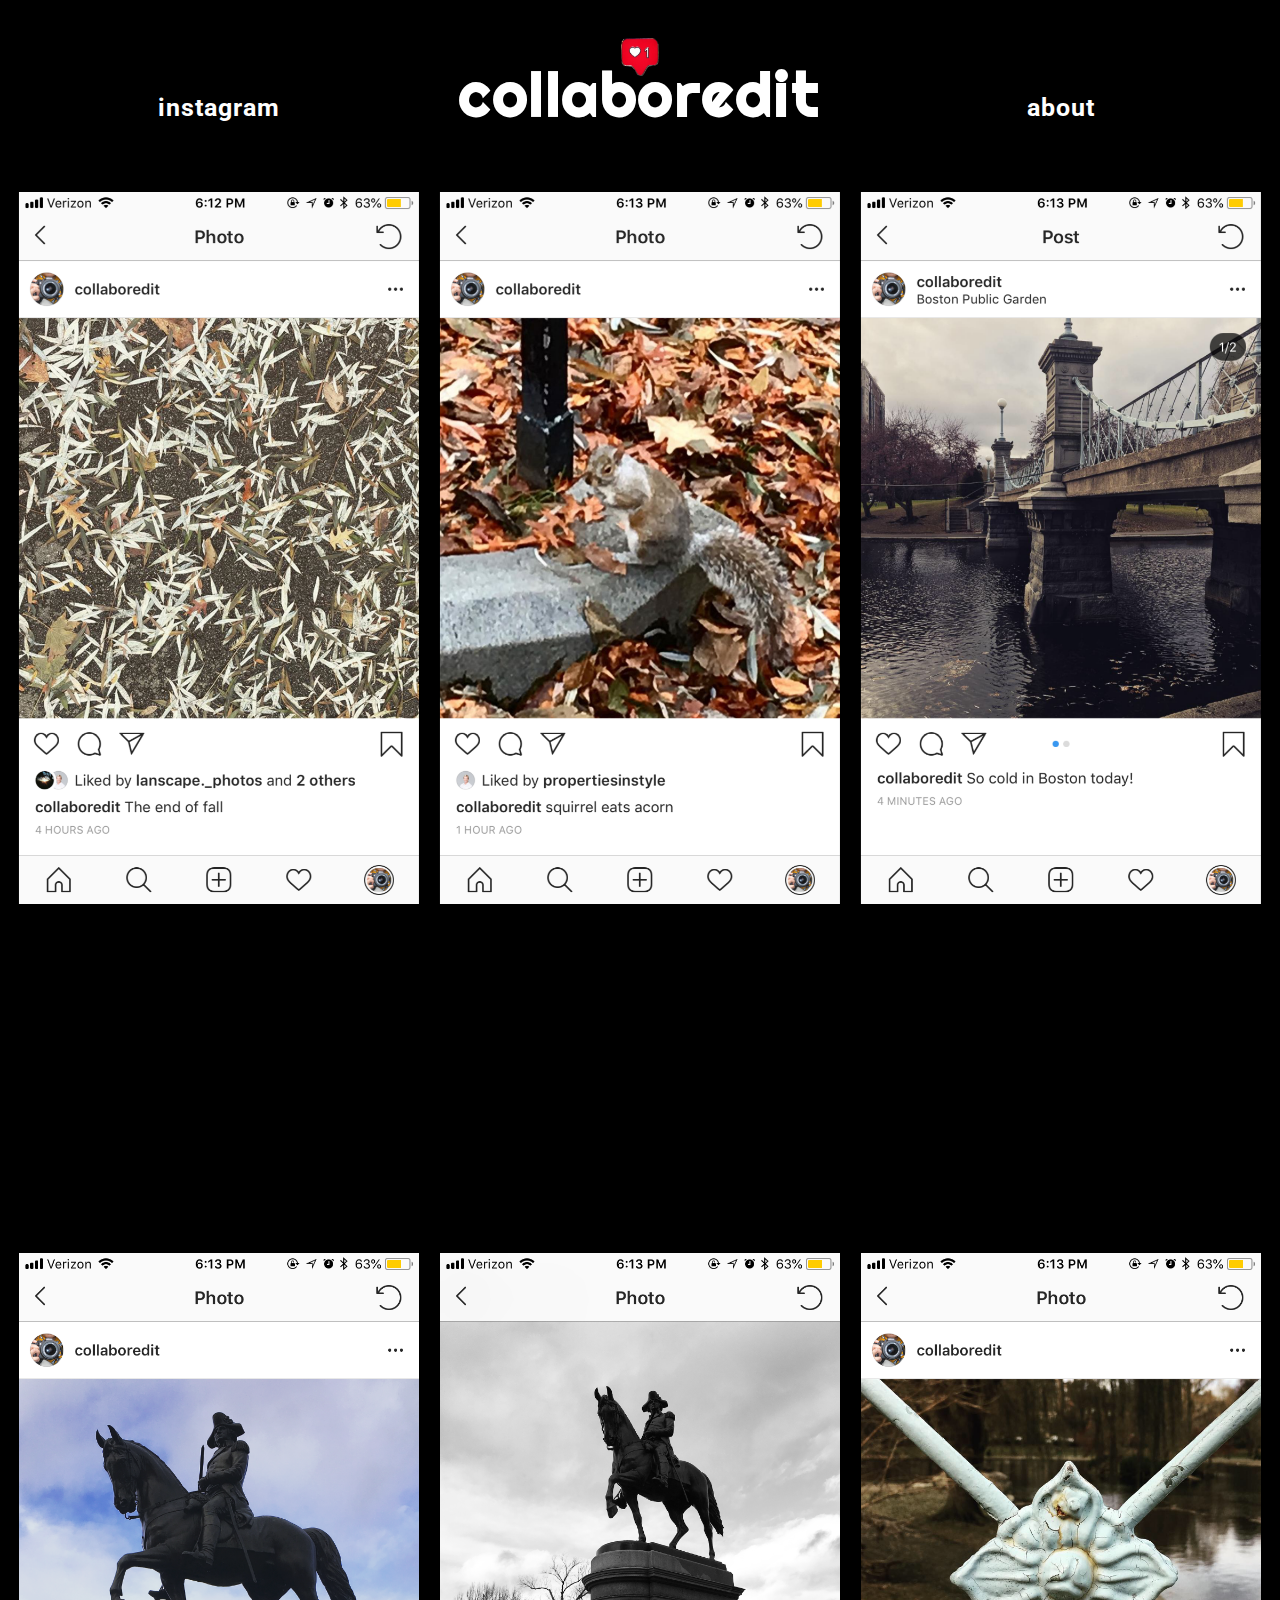
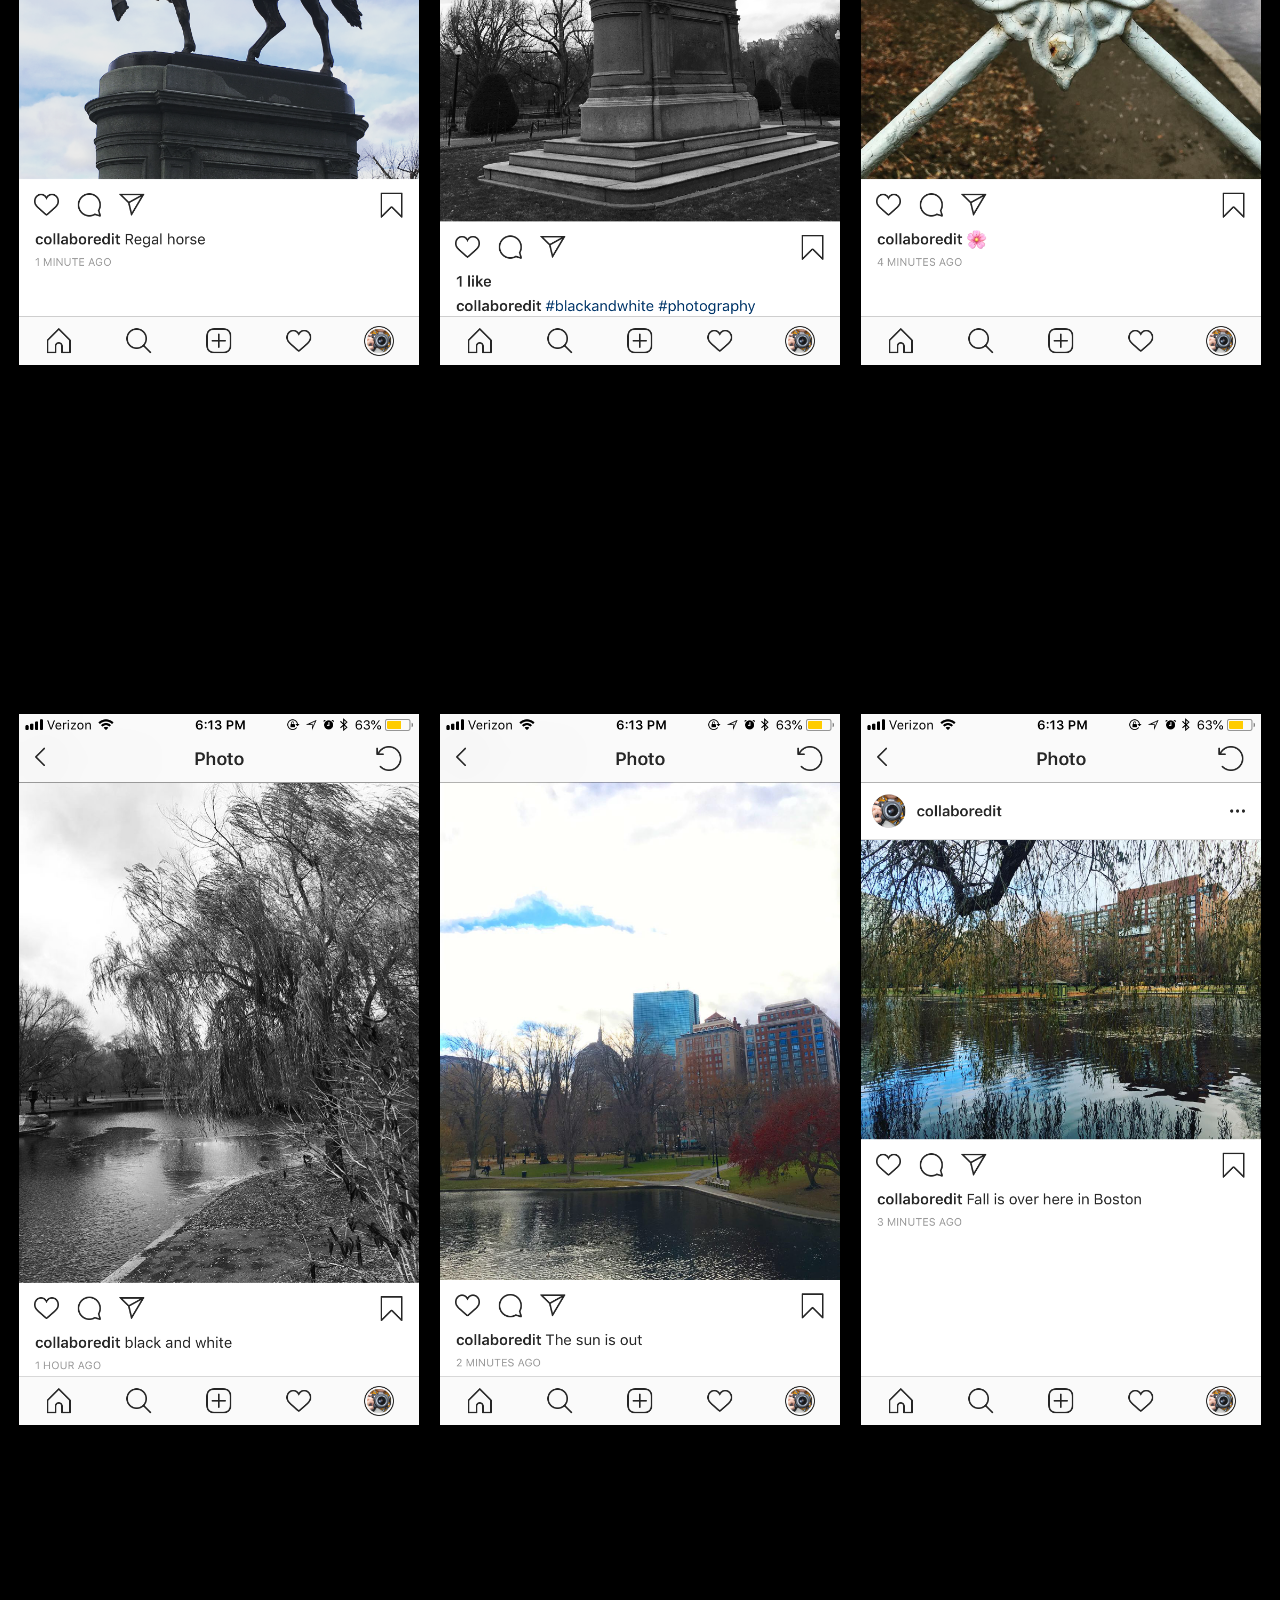
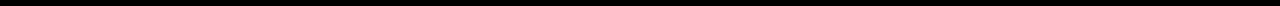
==== index.html @ 42a11e57 "changeinfiles" ====
<html>

<head>
	<link rel="stylesheet" href="styles.css">
	<link href="https://fonts.googleapis.com/css?family=Righteous|Roboto" rel="stylesheet">

<title>collaboredit</title>

<div class="row">
	<div class="column">
		<h2><center> <a href="https://www.instagram.com/collaboredit/" target="_blank">instagram </center></a></h2>  
	</div>

	<div class="column">
		<h3><center><img src="assets/heart.png" height="38" width="38">
					<h1><center>collaboredit</center></h1>
		</center></h3>
	</div>

	<div class="column">
		<h2><center> <a href="about.html" target="_blank">about</center></a></h2>  
	</div>
</div>

</head>

<body BGCOLOR="#000000">

<div class="row">
  <div class="column">
  	<div class="flip-card">
  		<div class="flip-card-inner">
  			<div class="flip-card-front">
  				<center> <img src="assets/1.PNG" class="responsive"> </center> 
  			</div>
  			<div class="flip-card-back">
  				<center> <img src="assets/1back.PNG" class="responsive"> </center>
  			</div>
  		</div>
  	</div>
  </div>

  <div class="column">
  	<div class="flip-card">
  		<div class="flip-card-inner">
  			<div class="flip-card-front">
  				<center> <img src="assets/2.PNG" class="responsive"> </center> 
  			</div>
  			<div class="flip-card-back">
  				<center> <img src="assets/2back.PNG" class="responsive"> </center>
  			</div>
  		</div>
  	</div>
  </div>

  <div class="column">
  	<div class="flip-card">
  		<div class="flip-card-inner">
  			<div class="flip-card-front">
  				<center> <img src="assets/3.PNG" class="responsive"> </center> 
  			</div>
  			<div class="flip-card-back">
  				<center> <img src="assets/3back.PNG" class="responsive"> </center>
  			</div>
  		</div>
  	</div>
  </div>

</div>

<div class="break">
	</div>

<div class="row">
  <div class="column">
  	<div class="flip-card">
  		<div class="flip-card-inner">
  			<div class="flip-card-front">
  				<center> <img src="assets/4.PNG" class="responsive"> </center> 
  			</div>
  			<div class="flip-card-back">
  				<center> <img src="assets/4back.PNG" class="responsive"> </center>
  			</div>
  		</div>
  	</div>
  </div>

  <div class="column">
  	<div class="flip-card">
  		<div class="flip-card-inner">
  			<div class="flip-card-front">
  				<center> <img src="assets/5.PNG" class="responsive"> </center> 
  			</div>
  			<div class="flip-card-back">
  				<center> <img src="assets/5back.PNG" class="responsive"> </center>
  			</div>
  		</div>
  	</div>
  </div>

  <div class="column">
  	<div class="flip-card">
  		<div class="flip-card-inner">
  			<div class="flip-card-front">
  				<center> <img src="assets/6.PNG" class="responsive"> </center> 
  			</div>
  			<div class="flip-card-back">
  				<center> <img src="assets/6back.PNG" class="responsive"> </center>
  			</div>
  		</div>
  	</div>
  </div>

</div>

<div class="break">
	</div>

<div class="row">
  <div class="column">
  	<div class="flip-card">
  		<div class="flip-card-inner">
  			<div class="flip-card-front">
  				<center> <img src="assets/7.PNG" class="responsive"> </center> 
  			</div>
  			<div class="flip-card-back">
  				<center> <img src="assets/7back.PNG" class="responsive"> </center>
  			</div>
  		</div>
  	</div>
  </div>

  <div class="column">
  	<div class="flip-card">
  		<div class="flip-card-inner">
  			<div class="flip-card-front">
  				<center> <img src="assets/8.PNG" class="responsive"> </center> 
  			</div>
  			<div class="flip-card-back">
  				<center> <img src="assets/8back.PNG" class="responsive"> </center>
  			</div>
  		</div>
  	</div>
  </div>

  <div class="column">
  	<div class="flip-card">
  		<div class="flip-card-inner">
  			<div class="flip-card-front">
  				<center> <img src="assets/9.PNG" class="responsive"> </center> 
  			</div>
  			<div class="flip-card-back">
  				<center> <img src="assets/9back.PNG" class="responsive"> </center>
  			</div>
  		</div>
  	</div>
  </div>

</div>

</body>

</html>
---- styles.css ----
h1 {
	font-family: 'Righteous', cursive;
	font-size: 60px; 
	font-style: normal; 
	font-variant: normal; 
	color: white;
	margin-top: -20;
	letter-spacing: 2.5px;
}

h2 {
    font-family: 'Roboto', sans-serif;
	font-size: 25px; 
	font-style: normal; 
	font-variant: normal; 
	color: white;
	margin-top: 85;
	letter-spacing: 1.0px;

}

h3 {
	font-family: 'Righteous', cursive;
	font-size: 60px; 
	font-style: normal; 
	font-variant: normal; 
	color: white;
	margin-top: -20;
	letter-spacing: 2.5px;
	padding-top: 50px;
	padding-bottom: -10px;
}

h4 {
	font-family: 'Righteous', cursive;
	font-size: 60px; 
	font-style: normal; 
	font-variant: normal; 
	color: white;
	letter-spacing: 2.5px;
	padding-top: 50px;
}

h5 {
    font-family: 'Roboto', sans-serif;
	font-size: 25px; 
	font-style: normal; 
	font-variant: normal; 
	color: white;
	margin-top: 85;
	letter-spacing: 1.0px;
	padding-left: 20px;
}

a:link {
	color: #FFFFFF;
	text-decoration: none;
}

a:visited {
	color: #FFFFFF;
}

/* Responsive layout - when the screen is less than 600px wide, make the three columns stack on top of each other instead of next to each other */
@media screen and (max-width: 600px) {
    .column {
        width: 100%;
    }
}

.responsive {
	width: 95%;
    height: auto;
}

.column {
    float: left;
    width: 33.33%;
}

/* Clear floats after the columns */
.row:after {
    content: "";
    display: table;
    clear: both;
}

.break {
	height: 20%;
}

/* The flip card container - set the width and height to whatever you want. We have added the border property to demonstrate that the flip itself goes out of the box on hover (remove perspective if you don't want the 3D effect */
.flip-card {
  background-color: transparent;
  perspective: 1000px; /* Remove this if you don't want the 3D effect */
}

/* This container is needed to position the front and back side */
.flip-card-inner {
  position: relative;
  width: 100%;
  height: 100%;
  text-align: center;
  transition: transform 0.8s;
  transform-style: preserve-3d;
}

/* Do an horizontal flip when you move the mouse over the flip box container */
.flip-card:hover .flip-card-inner {
  transform: rotateY(180deg);
}

/* Position the front and back side */
.flip-card-front, .flip-card-back {
  position: absolute;
  width: 100%;
  height: 100%;
  backface-visibility: hidden;
}

/* Style the front side (fallback if image is missing) */
.flip-card-front {
  color: black;
}

/* Style the back side */
.flip-card-back {
  transform: rotateY(180deg);
}
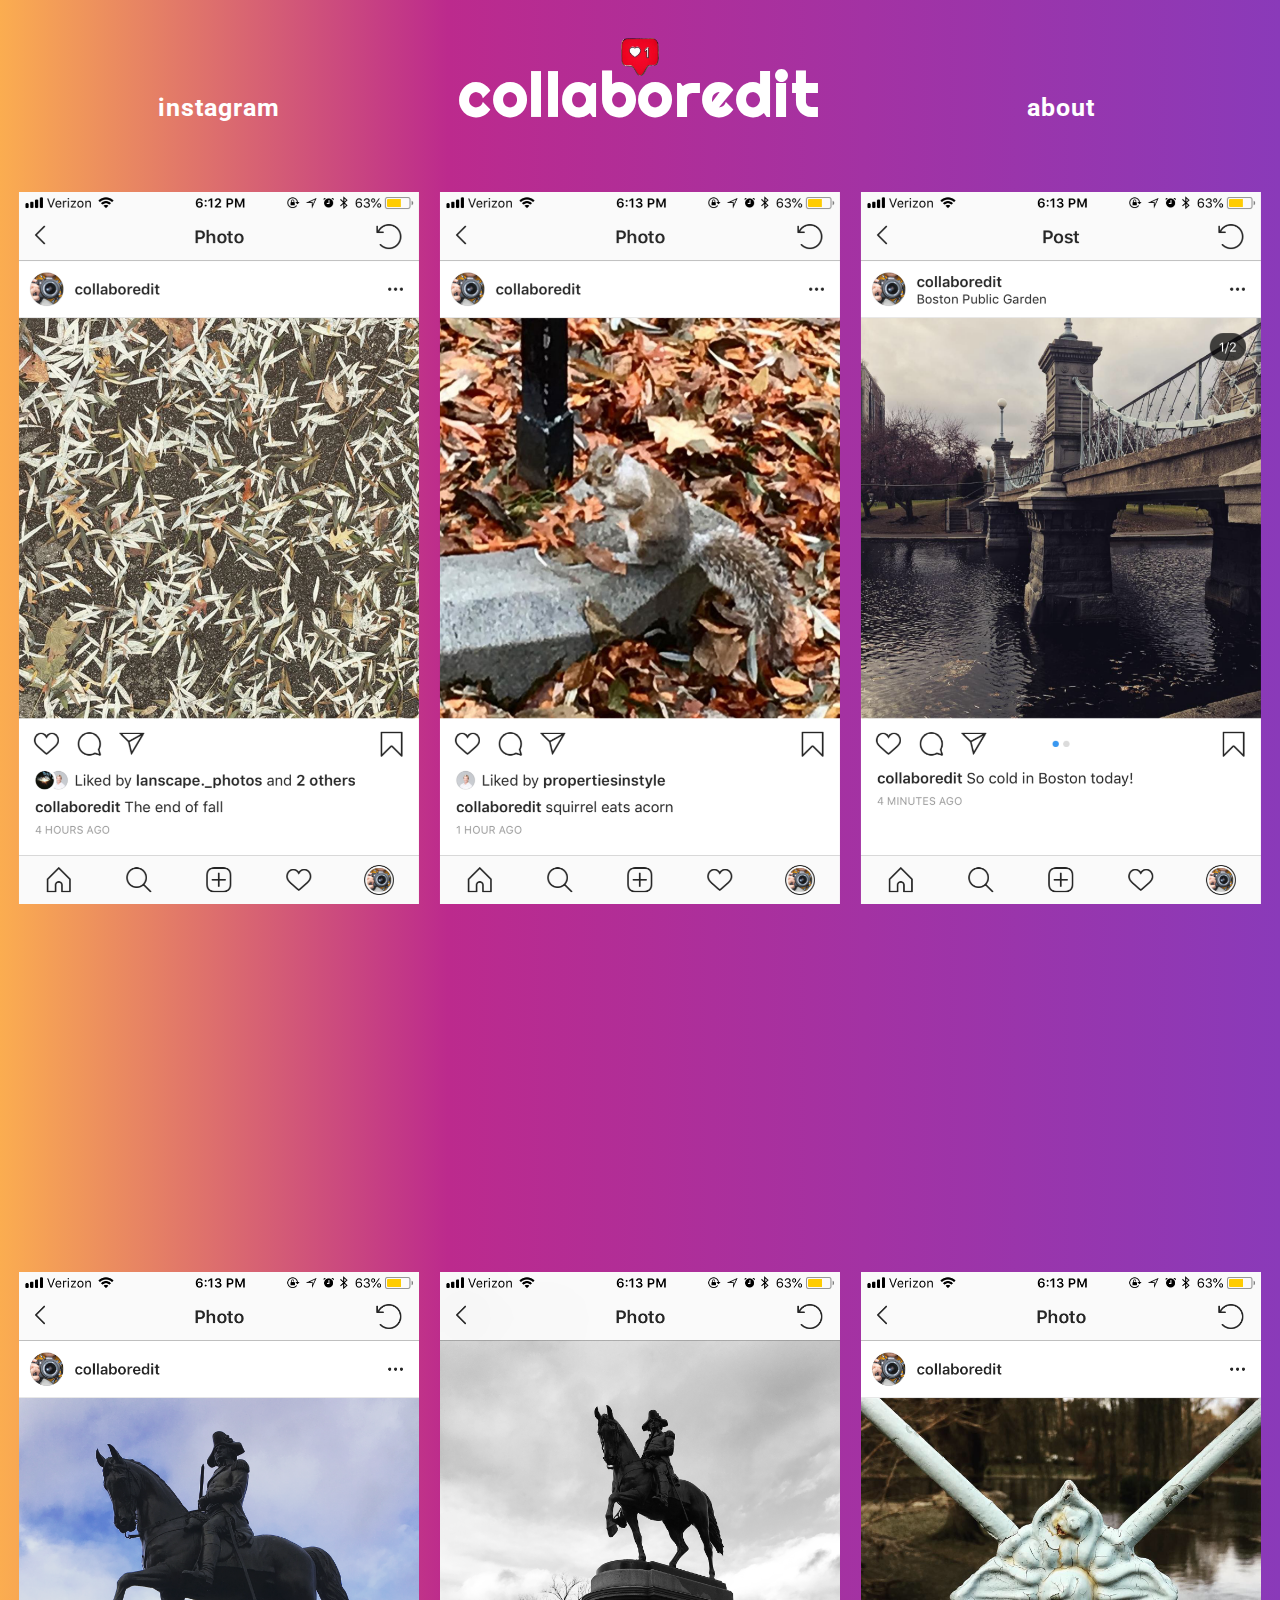
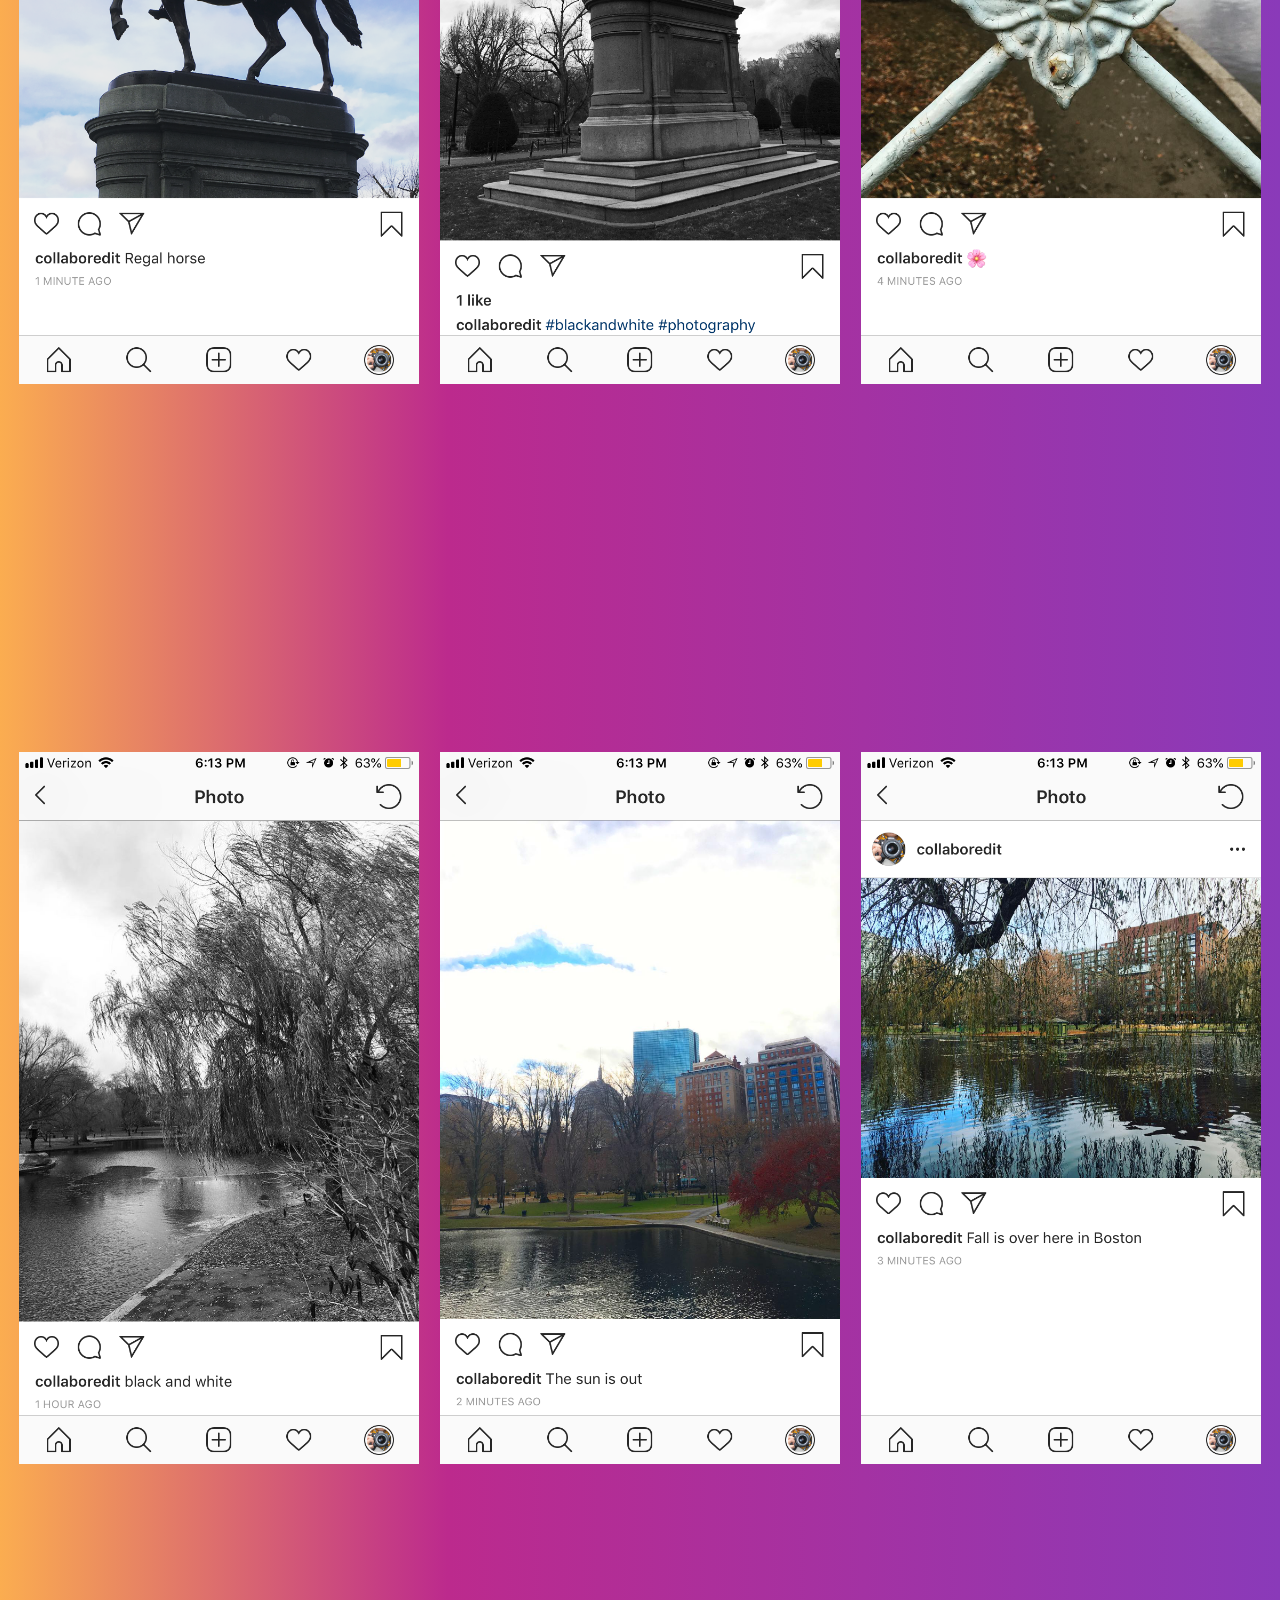
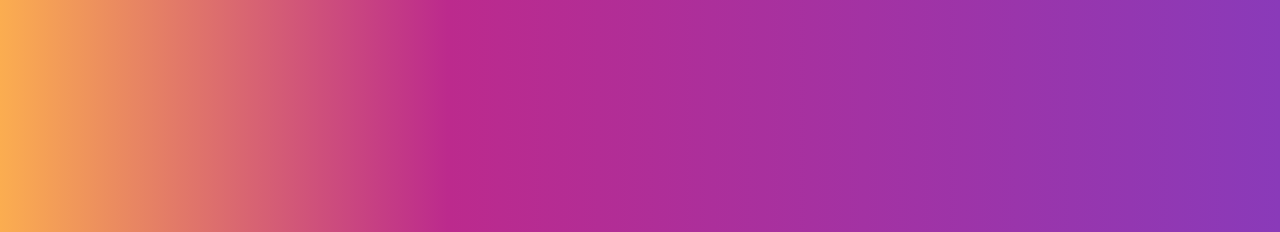
==== commit 25063dbf: "background gradient" ====
--- a/index.html
+++ b/index.html
@@ -24,7 +24,7 @@
 
 </head>
 
-<body BGCOLOR="#000000">
+<body>
 
 <div class="row">
   <div class="column">
@@ -155,7 +155,6 @@
   		</div>
   	</div>
   </div>
-
 </div>
 
 </body>
--- a/styles.css
+++ b/styles.css
@@ -1,3 +1,8 @@
+body {
+	height: 120%;
+	background: linear-gradient(90deg, rgba(251,173,80,1) 0%, rgba(188,42,141,1) 35%, rgba(138,58,185,1) 100%);
+}
+
 h1 {
 	font-family: 'Righteous', cursive;
 	font-size: 60px; 
@@ -86,7 +91,7 @@
 }
 
 .break {
-	height: 20%;
+	height: -15%;
 }
 
 /* The flip card container - set the width and height to whatever you want. We have added the border property to demonstrate that the flip itself goes out of the box on hover (remove perspective if you don't want the 3D effect */
@@ -135,3 +140,5 @@
 
 
 
+
+
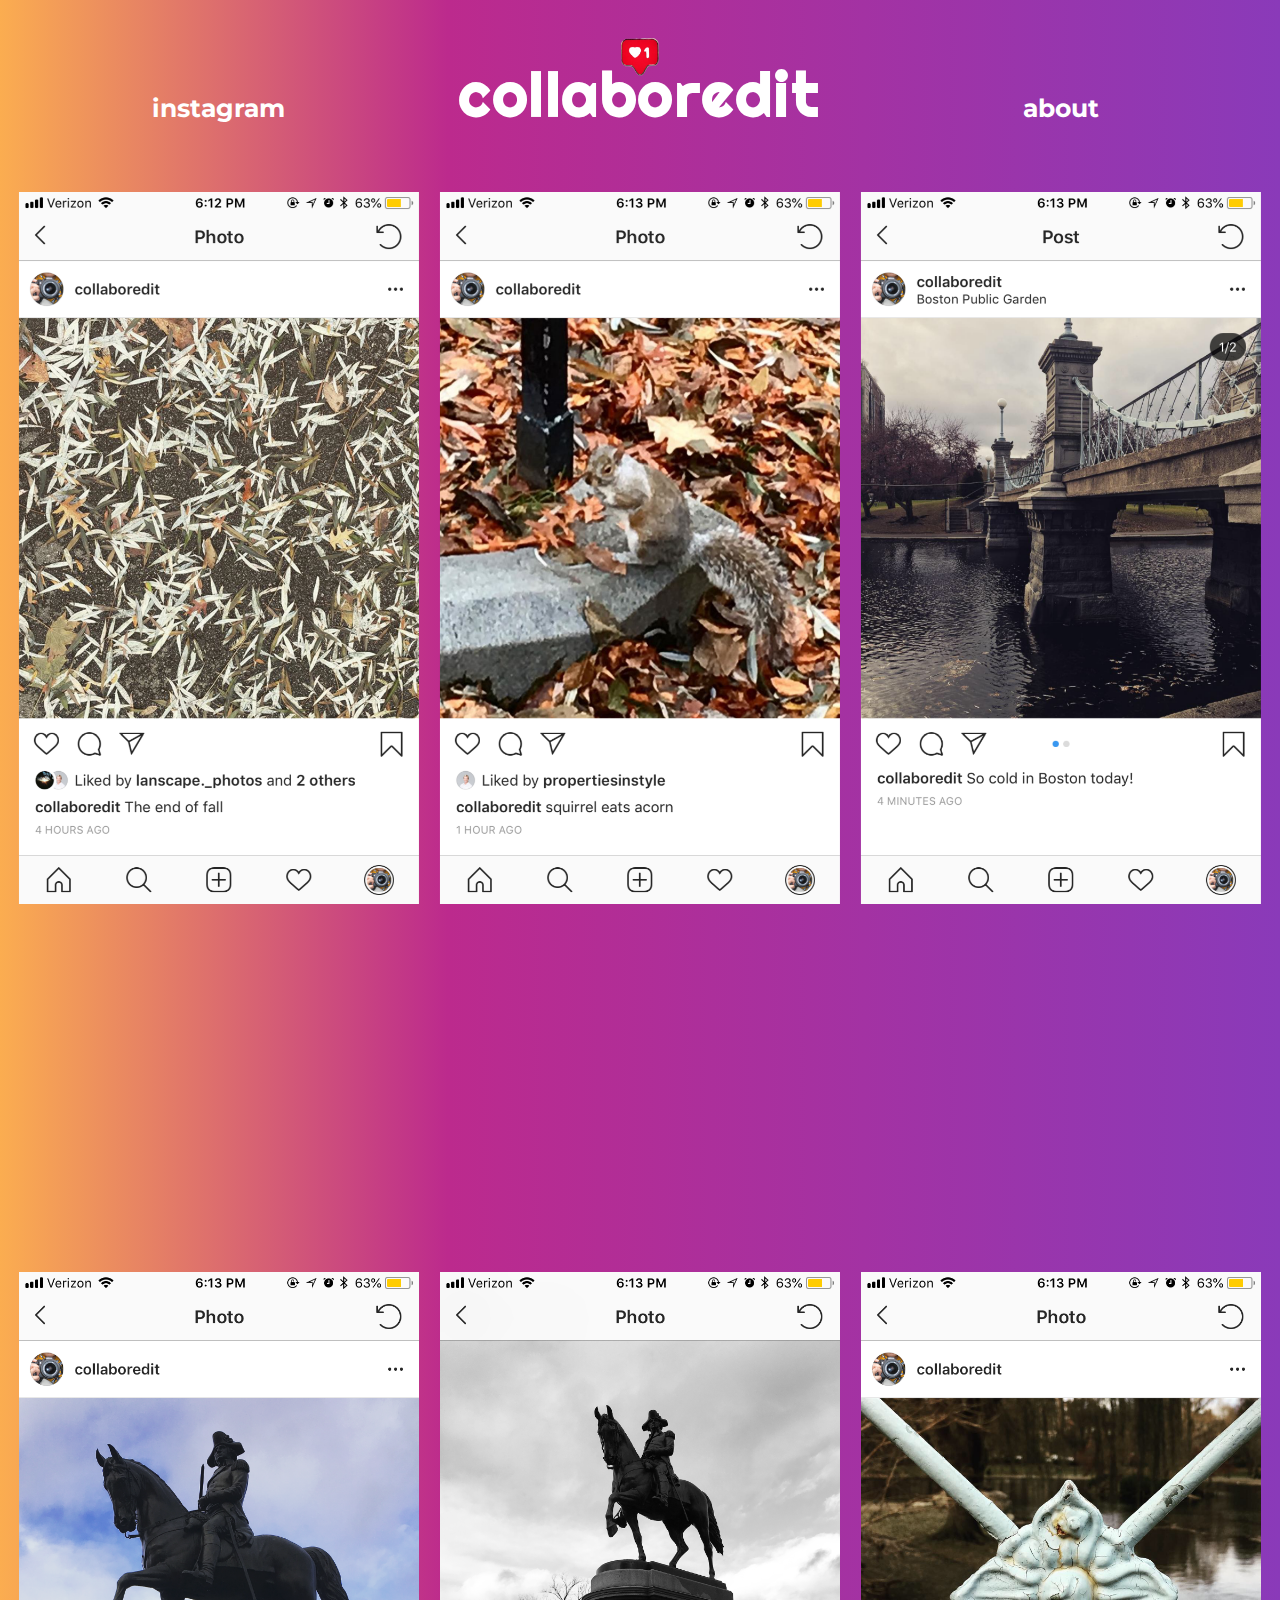
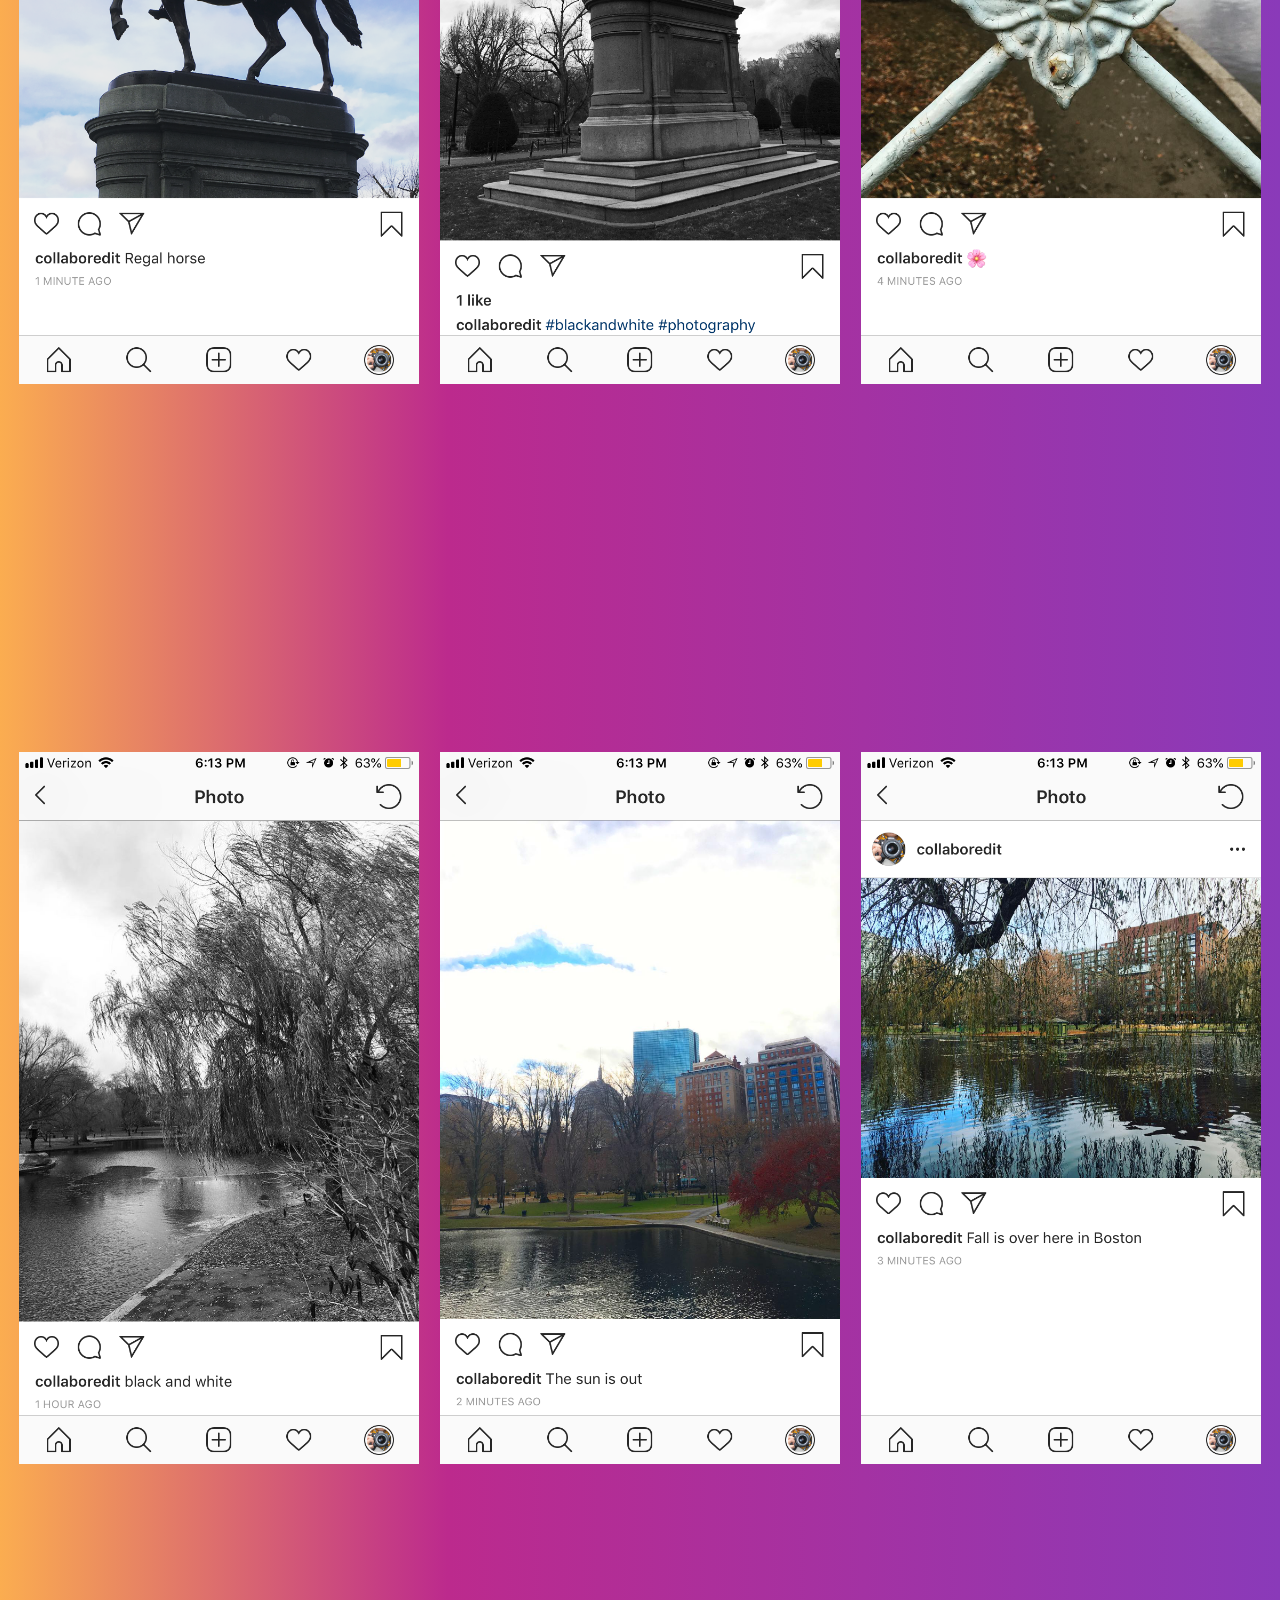
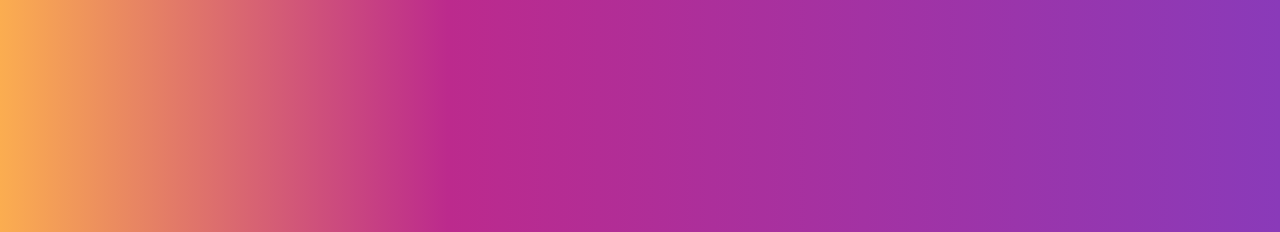
==== commit 32f718e1: "allFinal" ====
--- a/index.html
+++ b/index.html
@@ -2,13 +2,13 @@
 
 <head>
 	<link rel="stylesheet" href="styles.css">
-	<link href="https://fonts.googleapis.com/css?family=Righteous|Roboto" rel="stylesheet">
+	<link href="https://fonts.googleapis.com/css?family=Righteous|Montserrat:5s00" rel="stylesheet">
 
 <title>collaboredit</title>
 
 <div class="row">
 	<div class="column">
-		<h2><center> <a href="https://www.instagram.com/collaboredit/" target="_blank">instagram </center></a></h2>  
+		<h2><center> <a href="https://www.instagram.com/collaboredit/" target="_blank">instagram</center></a></h2>  
 	</div>
 
 	<div class="column">
@@ -34,7 +34,7 @@
   				<center> <img src="assets/1.PNG" class="responsive"> </center> 
   			</div>
   			<div class="flip-card-back">
-  				<center> <img src="assets/1back.PNG" class="responsive"> </center>
+  				<center> <img src="assets/1back.jpg" class="responsive"> </center>
   			</div>
   		</div>
   	</div>
@@ -47,7 +47,7 @@
   				<center> <img src="assets/2.PNG" class="responsive"> </center> 
   			</div>
   			<div class="flip-card-back">
-  				<center> <img src="assets/2back.PNG" class="responsive"> </center>
+  				<center> <img src="assets/2back.jpg" class="responsive"> </center>
   			</div>
   		</div>
   	</div>
@@ -60,7 +60,7 @@
   				<center> <img src="assets/3.PNG" class="responsive"> </center> 
   			</div>
   			<div class="flip-card-back">
-  				<center> <img src="assets/3back.PNG" class="responsive"> </center>
+  				<center> <img src="assets/3back.jpg" class="responsive"> </center>
   			</div>
   		</div>
   	</div>
@@ -79,7 +79,7 @@
   				<center> <img src="assets/4.PNG" class="responsive"> </center> 
   			</div>
   			<div class="flip-card-back">
-  				<center> <img src="assets/4back.PNG" class="responsive"> </center>
+  				<center> <img src="assets/4back.jpg" class="responsive"> </center>
   			</div>
   		</div>
   	</div>
@@ -92,7 +92,7 @@
   				<center> <img src="assets/5.PNG" class="responsive"> </center> 
   			</div>
   			<div class="flip-card-back">
-  				<center> <img src="assets/5back.PNG" class="responsive"> </center>
+  				<center> <img src="assets/5back.jpg" class="responsive"> </center>
   			</div>
   		</div>
   	</div>
@@ -105,7 +105,7 @@
   				<center> <img src="assets/6.PNG" class="responsive"> </center> 
   			</div>
   			<div class="flip-card-back">
-  				<center> <img src="assets/6back.PNG" class="responsive"> </center>
+  				<center> <img src="assets/6back.jpg" class="responsive"> </center>
   			</div>
   		</div>
   	</div>
@@ -124,7 +124,7 @@
   				<center> <img src="assets/7.PNG" class="responsive"> </center> 
   			</div>
   			<div class="flip-card-back">
-  				<center> <img src="assets/7back.PNG" class="responsive"> </center>
+  				<center> <img src="assets/7back.jpg" class="responsive"> </center>
   			</div>
   		</div>
   	</div>
@@ -137,7 +137,7 @@
   				<center> <img src="assets/8.PNG" class="responsive"> </center> 
   			</div>
   			<div class="flip-card-back">
-  				<center> <img src="assets/8back.PNG" class="responsive"> </center>
+  				<center> <img src="assets/8back.jpg" class="responsive"> </center>
   			</div>
   		</div>
   	</div>
@@ -150,7 +150,7 @@
   				<center> <img src="assets/9.PNG" class="responsive"> </center> 
   			</div>
   			<div class="flip-card-back">
-  				<center> <img src="assets/9back.PNG" class="responsive"> </center>
+  				<center> <img src="assets/9back.jpg" class="responsive"> </center>
   			</div>
   		</div>
   	</div>
--- a/styles.css
+++ b/styles.css
@@ -14,13 +14,12 @@
 }
 
 h2 {
-    font-family: 'Roboto', sans-serif;
+    font-family: 'Montserrat', sans-serif;
 	font-size: 25px; 
 	font-style: normal; 
 	font-variant: normal; 
 	color: white;
 	margin-top: 85;
-	letter-spacing: 1.0px;
 
 }
 
@@ -47,14 +46,14 @@
 }
 
 h5 {
-    font-family: 'Roboto', sans-serif;
+    font-family: 'Montserrat', sans-serif;
 	font-size: 25px; 
 	font-style: normal; 
 	font-variant: normal; 
 	color: white;
 	margin-top: 85;
-	letter-spacing: 1.0px;
 	padding-left: 20px;
+	letter-spacing: 1.5px;
 }
 
 a:link {
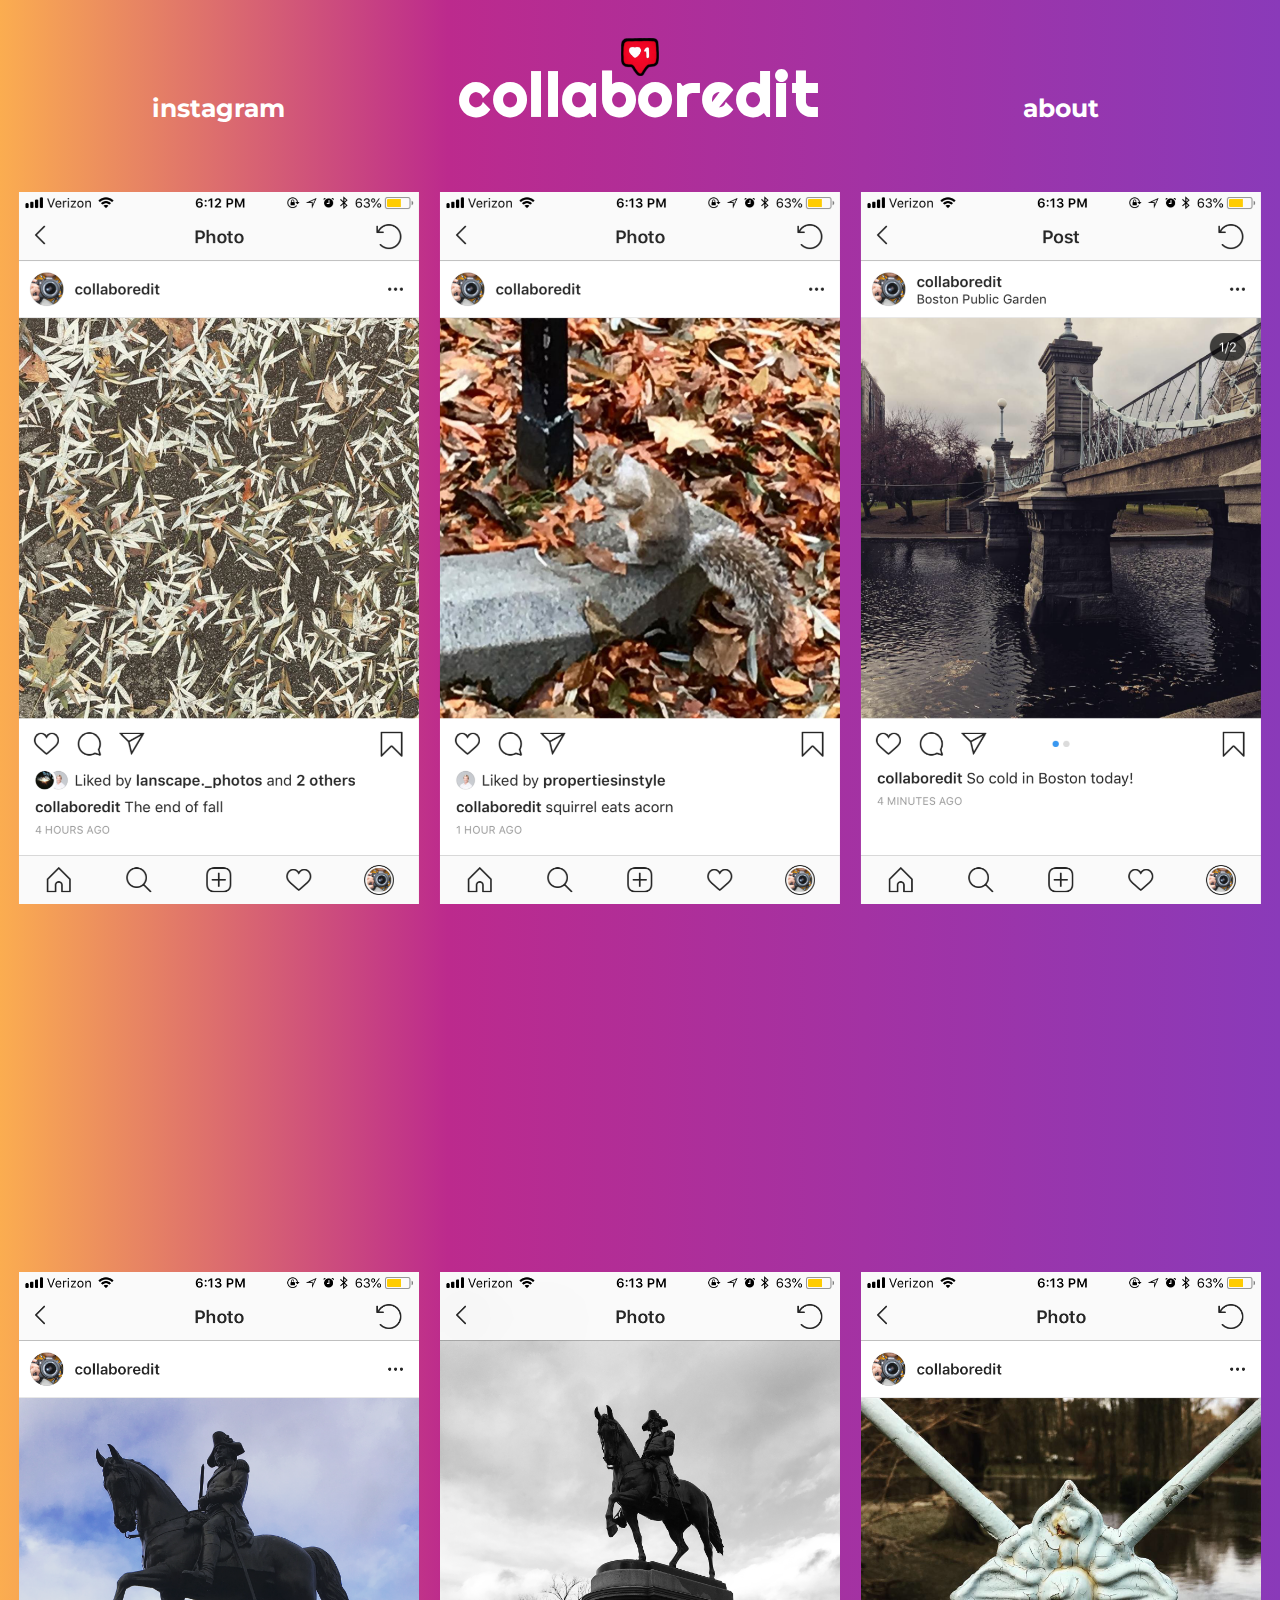
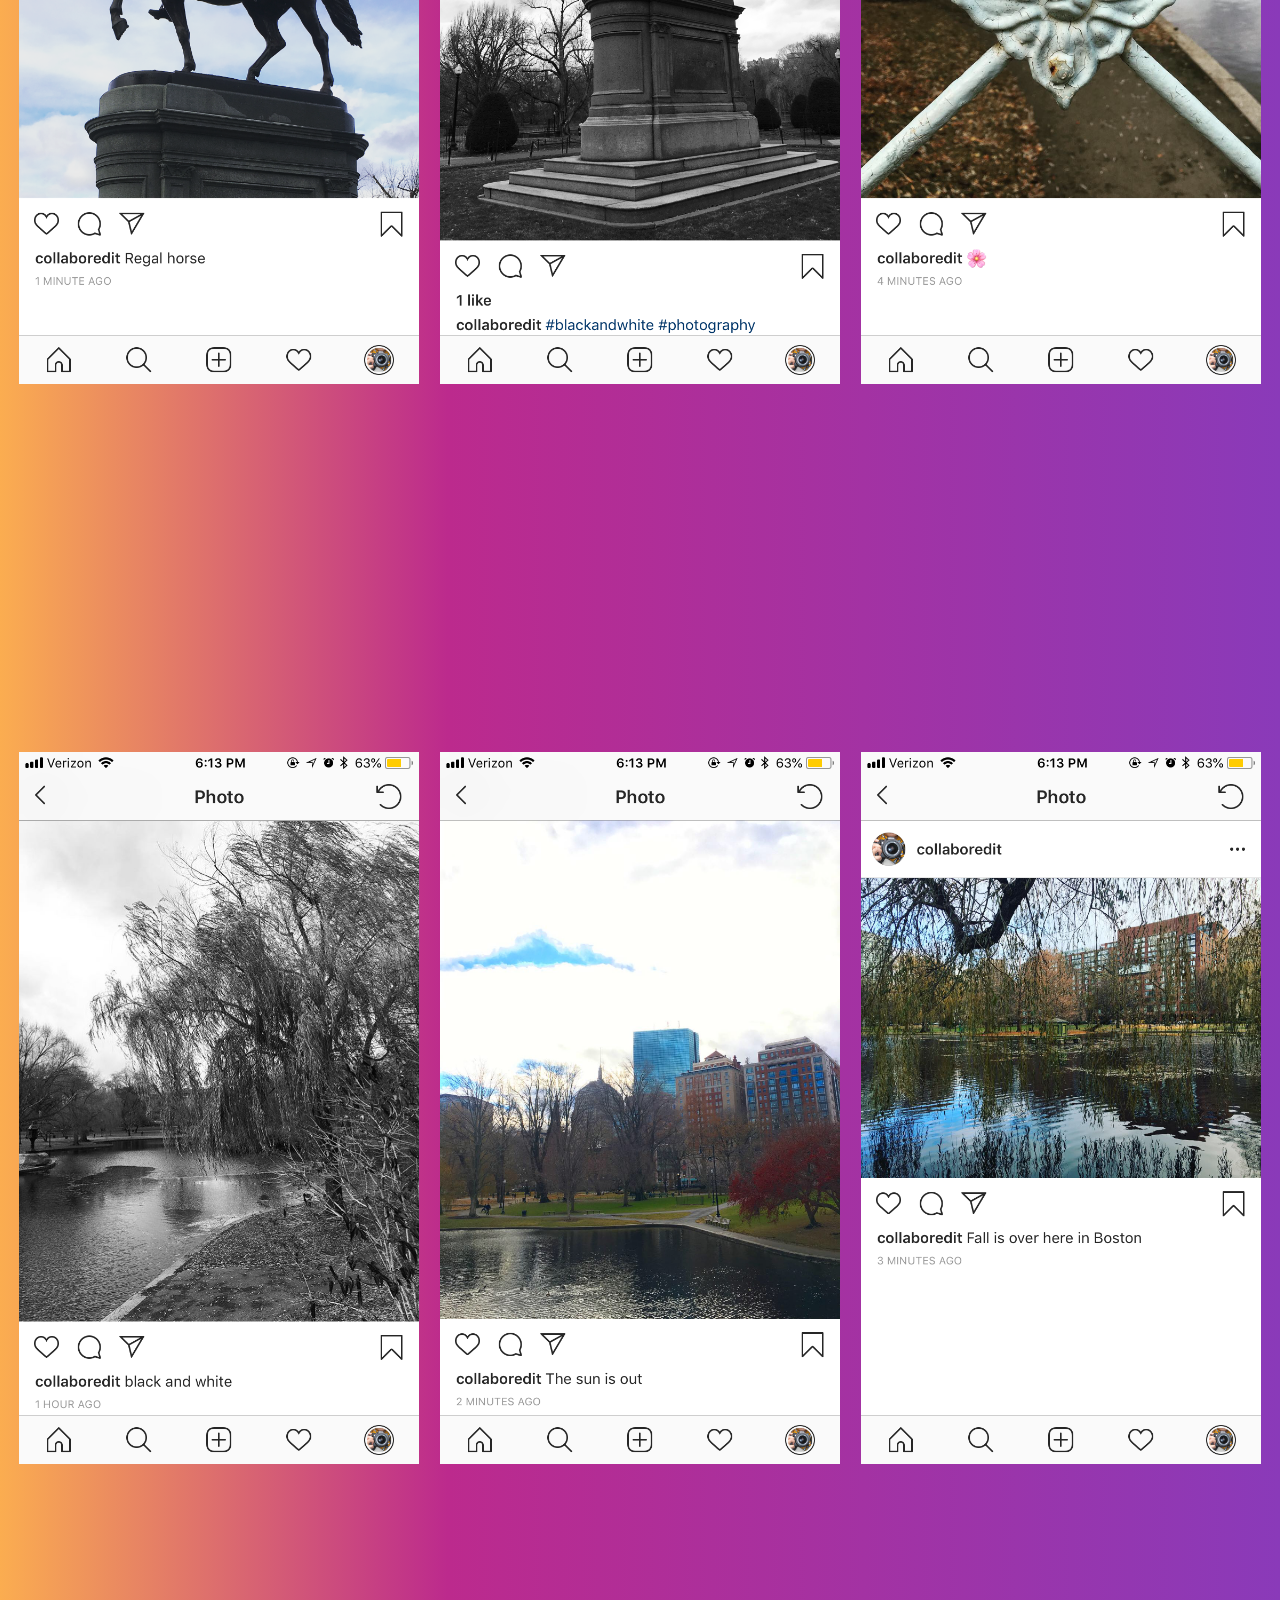
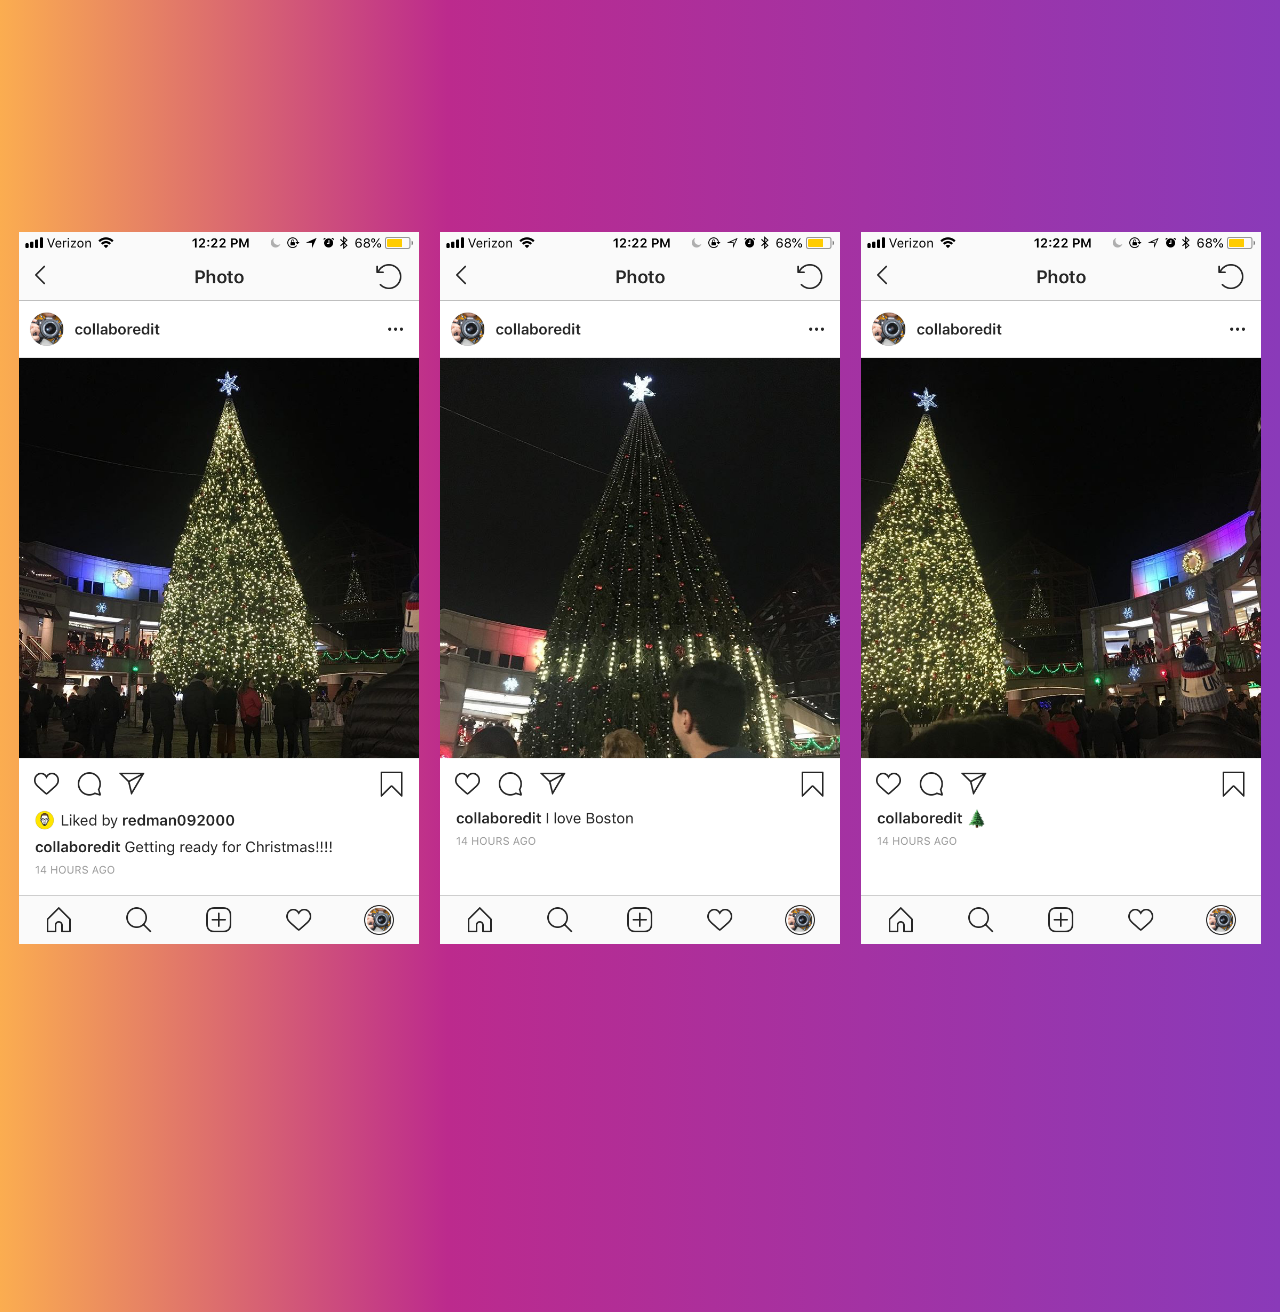
==== commit 3fc6788e: "moreadded" ====
--- a/index.html
+++ b/index.html
@@ -157,6 +157,51 @@
   </div>
 </div>
 
+
+<div class="break">
+	</div>
+
+<div class="row">
+  <div class="column">
+  	<div class="flip-card">
+  		<div class="flip-card-inner">
+  			<div class="flip-card-front">
+  				<center> <img src="assets/10.PNG" class="responsive"> </center> 
+  			</div>
+  			<div class="flip-card-back">
+  				<center> <img src="assets/10back.jpg" class="responsive"> </center>
+  			</div>
+  		</div>
+  	</div>
+  </div>
+
+  <div class="column">
+  	<div class="flip-card">
+  		<div class="flip-card-inner">
+  			<div class="flip-card-front">
+  				<center> <img src="assets/11.PNG" class="responsive"> </center> 
+  			</div>
+  			<div class="flip-card-back">
+  				<center> <img src="assets/11back.jpg" class="responsive"> </center>
+  			</div>
+  		</div>
+  	</div>
+  </div>
+
+  <div class="column">
+  	<div class="flip-card">
+  		<div class="flip-card-inner">
+  			<div class="flip-card-front">
+  				<center> <img src="assets/12.PNG" class="responsive"> </center> 
+  			</div>
+  			<div class="flip-card-back">
+  				<center> <img src="assets/12back.jpg" class="responsive"> </center>
+  			</div>
+  		</div>
+  	</div>
+  </div>
+</div>
+
 </body>
 
 </html> 
--- a/styles.css
+++ b/styles.css
@@ -42,7 +42,7 @@
 	font-variant: normal; 
 	color: white;
 	letter-spacing: 2.5px;
-	padding-top: 50px;
+	padding-top: 55px;
 }
 
 h5 {
@@ -51,8 +51,6 @@
 	font-style: normal; 
 	font-variant: normal; 
 	color: white;
-	margin-top: 85;
-	padding-left: 20px;
 	letter-spacing: 1.5px;
 }
 
@@ -88,6 +86,7 @@
     display: table;
     clear: both;
 }
+
 
 .break {
 	height: -15%;
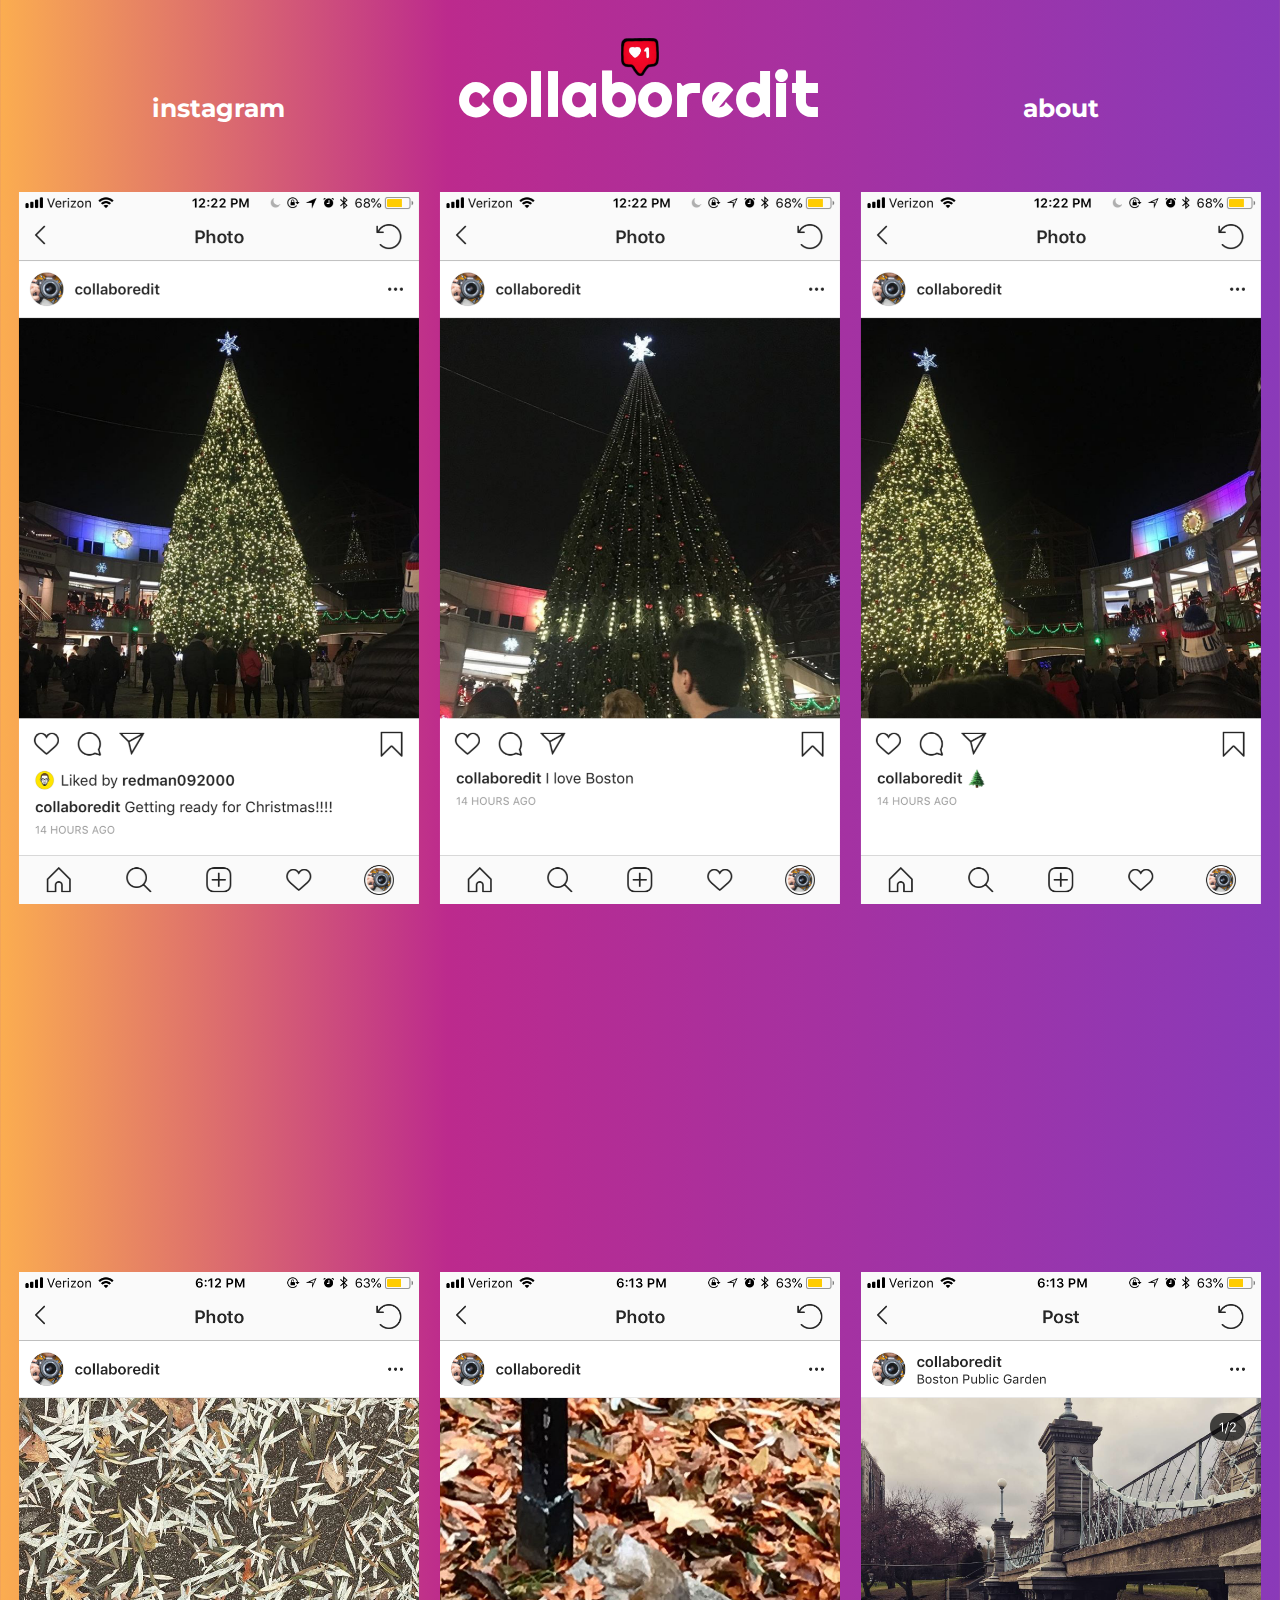
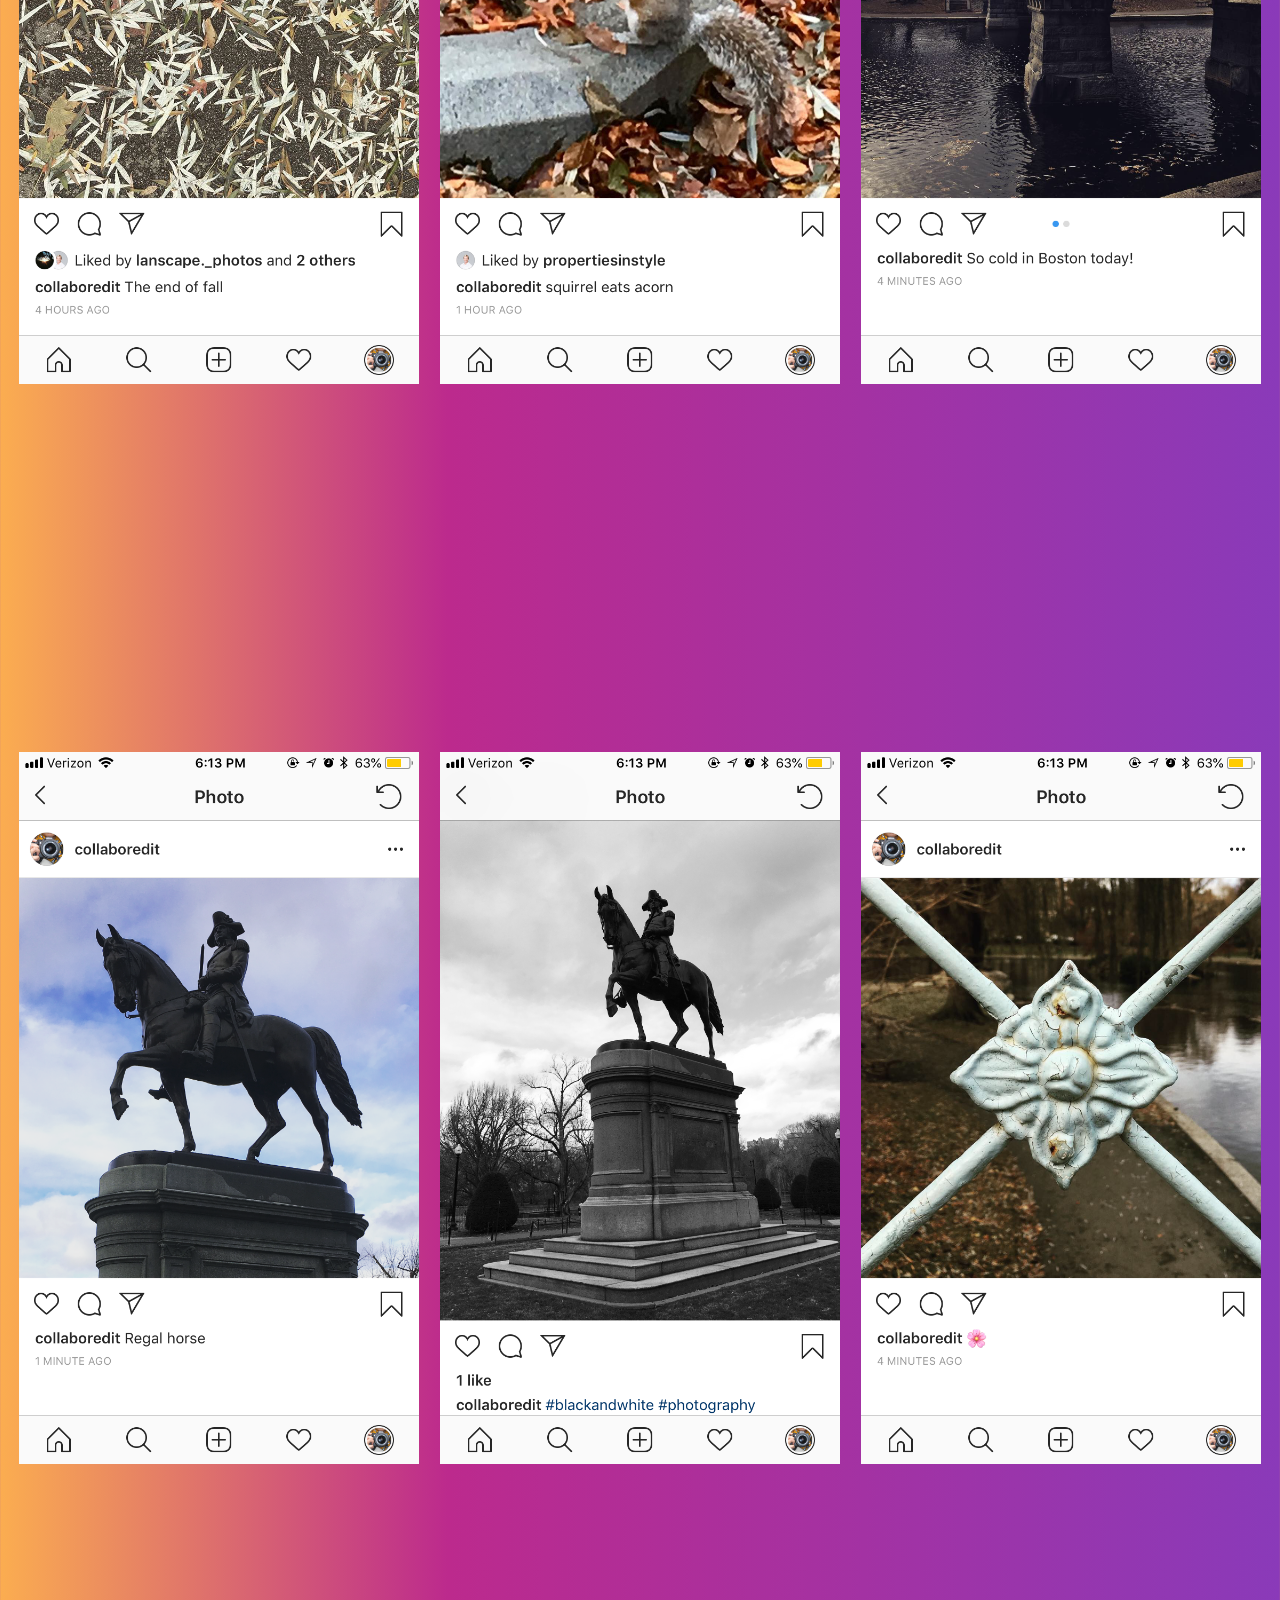
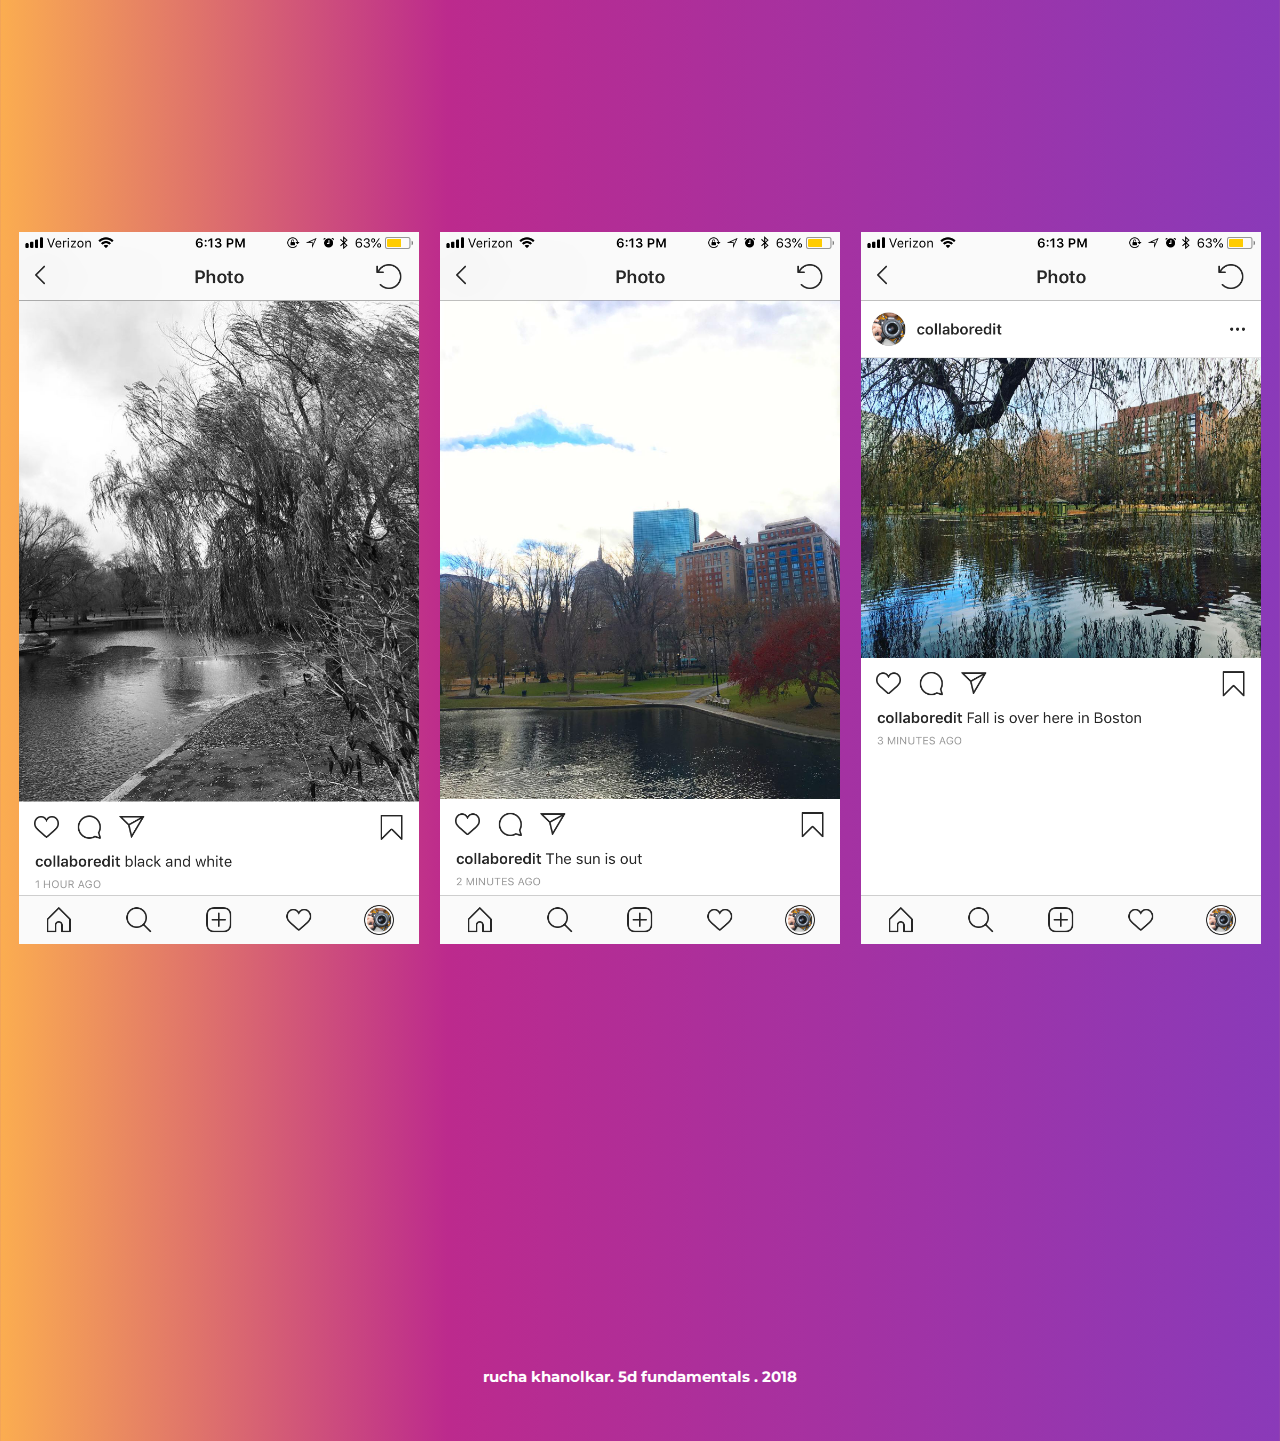
==== commit c7017c0d: "footer added" ====
--- a/index.html
+++ b/index.html
@@ -28,6 +28,50 @@
 
 <div class="row">
   <div class="column">
+    <div class="flip-card">
+      <div class="flip-card-inner">
+        <div class="flip-card-front">
+          <center> <img src="assets/10.PNG" class="responsive"> </center> 
+        </div>
+        <div class="flip-card-back">
+          <center> <img src="assets/10back.JPG" class="responsive"> </center>
+        </div>
+      </div>
+    </div>
+  </div>
+
+  <div class="column">
+    <div class="flip-card">
+      <div class="flip-card-inner">
+        <div class="flip-card-front">
+          <center> <img src="assets/11.PNG" class="responsive"> </center> 
+        </div>
+        <div class="flip-card-back">
+          <center> <img src="assets/11back.JPG" class="responsive"> </center>
+        </div>
+      </div>
+    </div>
+  </div>
+
+  <div class="column">
+    <div class="flip-card">
+      <div class="flip-card-inner">
+        <div class="flip-card-front">
+          <center> <img src="assets/12.PNG" class="responsive"> </center> 
+        </div>
+        <div class="flip-card-back">
+          <center> <img src="assets/12back.JPG" class="responsive"> </center>
+        </div>
+      </div>
+    </div>
+  </div>
+</div>
+
+<div class="break">
+  </div>
+
+<div class="row">
+  <div class="column">
   	<div class="flip-card">
   		<div class="flip-card-inner">
   			<div class="flip-card-front">
@@ -157,49 +201,8 @@
   </div>
 </div>
 
-
-<div class="break">
-	</div>
-
-<div class="row">
-  <div class="column">
-  	<div class="flip-card">
-  		<div class="flip-card-inner">
-  			<div class="flip-card-front">
-  				<center> <img src="assets/10.PNG" class="responsive"> </center> 
-  			</div>
-  			<div class="flip-card-back">
-  				<center> <img src="assets/10back.jpg" class="responsive"> </center>
-  			</div>
-  		</div>
-  	</div>
-  </div>
-
-  <div class="column">
-  	<div class="flip-card">
-  		<div class="flip-card-inner">
-  			<div class="flip-card-front">
-  				<center> <img src="assets/11.PNG" class="responsive"> </center> 
-  			</div>
-  			<div class="flip-card-back">
-  				<center> <img src="assets/11back.jpg" class="responsive"> </center>
-  			</div>
-  		</div>
-  	</div>
-  </div>
-
-  <div class="column">
-  	<div class="flip-card">
-  		<div class="flip-card-inner">
-  			<div class="flip-card-front">
-  				<center> <img src="assets/12.PNG" class="responsive"> </center> 
-  			</div>
-  			<div class="flip-card-back">
-  				<center> <img src="assets/12back.jpg" class="responsive"> </center>
-  			</div>
-  		</div>
-  	</div>
-  </div>
+<div class="footer">
+  <h6> rucha khanolkar. 5d fundamentals . 2018 </h6>
 </div>
 
 </body>
--- a/styles.css
+++ b/styles.css
@@ -54,6 +54,15 @@
 	letter-spacing: 1.5px;
 }
 
+h6 {
+	font-family: 'Montserrat', sans-serif;
+	font-size: 15px; 
+	font-style: normal; 
+	font-variant: normal; 
+	color: white;
+	text-align: center;
+}
+
 a:link {
 	color: #FFFFFF;
 	text-decoration: none;
@@ -68,6 +77,16 @@
     .column {
         width: 100%;
     }
+}
+
+.footer {
+   left: 0;
+   bottom: 0;
+   width: 100%;
+   color: white;
+   text-align: center;
+   padding-top: 20px;
+   padding-bottom: 20px;
 }
 
 .responsive {
@@ -86,7 +105,6 @@
     display: table;
     clear: both;
 }
-
 
 .break {
 	height: -15%;
